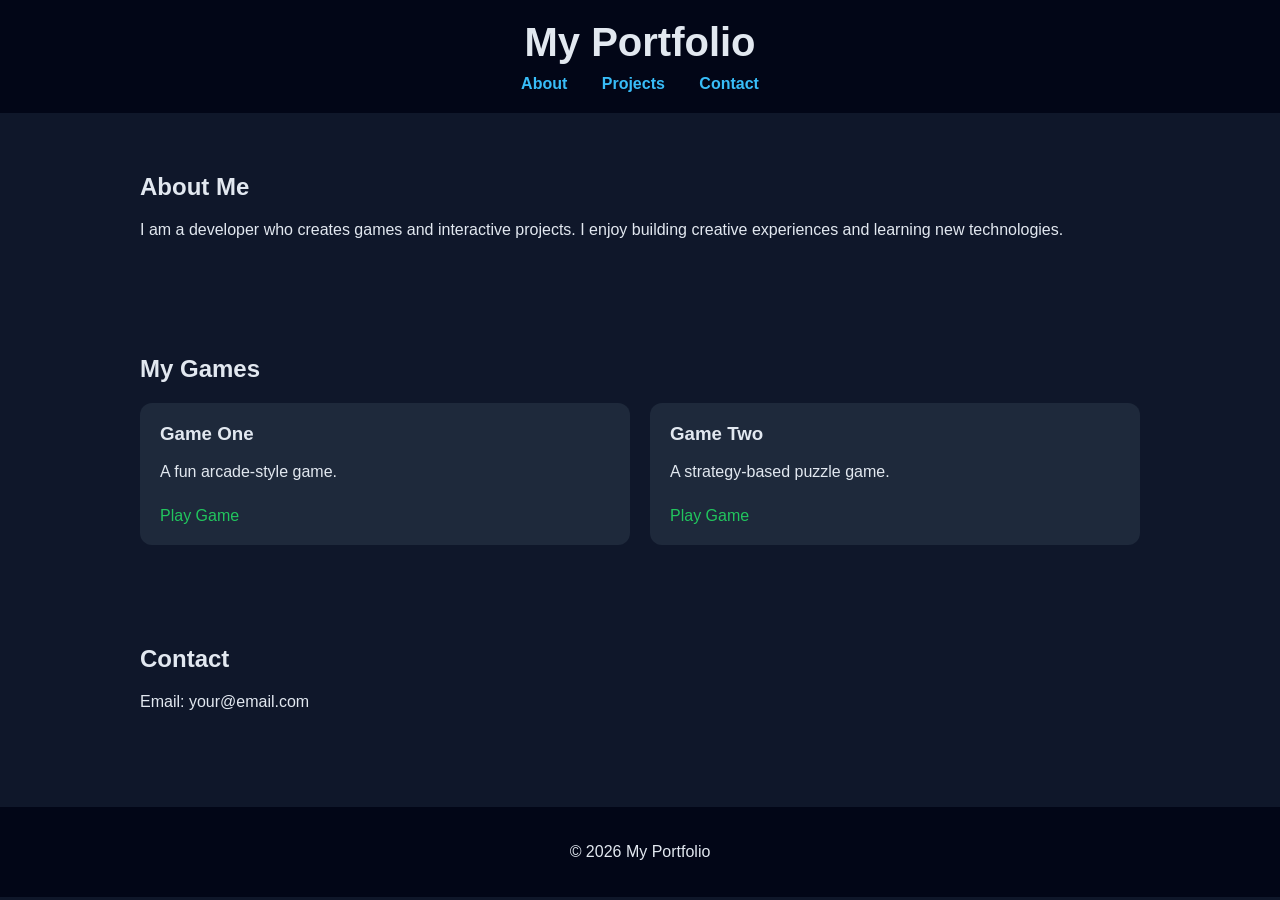
==== index.html @ e5393690 "Rename portfolio_website.html to index.html" ====
<!DOCTYPE html>
<html lang="en">
<head>
  <meta charset="UTF-8">
  <meta name="viewport" content="width=device-width, initial-scale=1.0">
  <title>My Portfolio</title>
  <style>
    body {
      margin: 0;
      font-family: Arial, sans-serif;
      background: #0f172a;
      color: #e2e8f0;
    }

    header {
      background: #020617;
      padding: 20px;
      text-align: center;
    }

    header h1 {
      margin: 0;
      font-size: 2.5rem;
    }

    nav {
      margin-top: 10px;
    }

    nav a {
      margin: 0 15px;
      color: #38bdf8;
      text-decoration: none;
      font-weight: bold;
    }

    section {
      padding: 40px 20px;
      max-width: 1000px;
      margin: auto;
    }

    .projects {
      display: grid;
      grid-template-columns: repeat(auto-fit, minmax(250px, 1fr));
      gap: 20px;
    }

    .card {
      background: #1e293b;
      border-radius: 12px;
      padding: 20px;
      transition: transform 0.3s ease;
    }

    .card:hover {
      transform: translateY(-5px);
    }

    .card h3 {
      margin-top: 0;
    }

    .card a {
      display: inline-block;
      margin-top: 10px;
      color: #22c55e;
      text-decoration: none;
    }

    footer {
      text-align: center;
      padding: 20px;
      background: #020617;
      margin-top: 40px;
    }

    button {
      background: #38bdf8;
      border: none;
      padding: 10px 15px;
      border-radius: 8px;
      cursor: pointer;
      margin-top: 10px;
    }
  </style>
</head>
<body>

<header>
  <h1>My Portfolio</h1>
  <nav>
    <a href="#about">About</a>
    <a href="#projects">Projects</a>
    <a href="#contact">Contact</a>
  </nav>
</header>

<section id="about">
  <h2>About Me</h2>
  <p>I am a developer who creates games and interactive projects. I enjoy building creative experiences and learning new technologies.</p>
</section>

<section id="projects">
  <h2>My Games</h2>
  <div class="projects" id="projectList"></div>
</section>

<section id="contact">
  <h2>Contact</h2>
  <p>Email: your@email.com</p>
</section>

<footer>
  <p>© 2026 My Portfolio</p>
</footer>

<script>
  const projects = [
    {
      name: "Game One",
      description: "A fun arcade-style game.",
      link: "https://example.com/game1"
    },
    {
      name: "Game Two",
      description: "A strategy-based puzzle game.",
      link: "https://example.com/game2"
    }
  ];

  const container = document.getElementById("projectList");

  projects.forEach(project => {
    const card = document.createElement("div");
    card.className = "card";

    card.innerHTML = `
      <h3>${project.name}</h3>
      <p>${project.description}</p>
      <a href="${project.link}" target="_blank">Play Game</a>
    `;

    container.appendChild(card);
  });
</script>

</body>
</html>
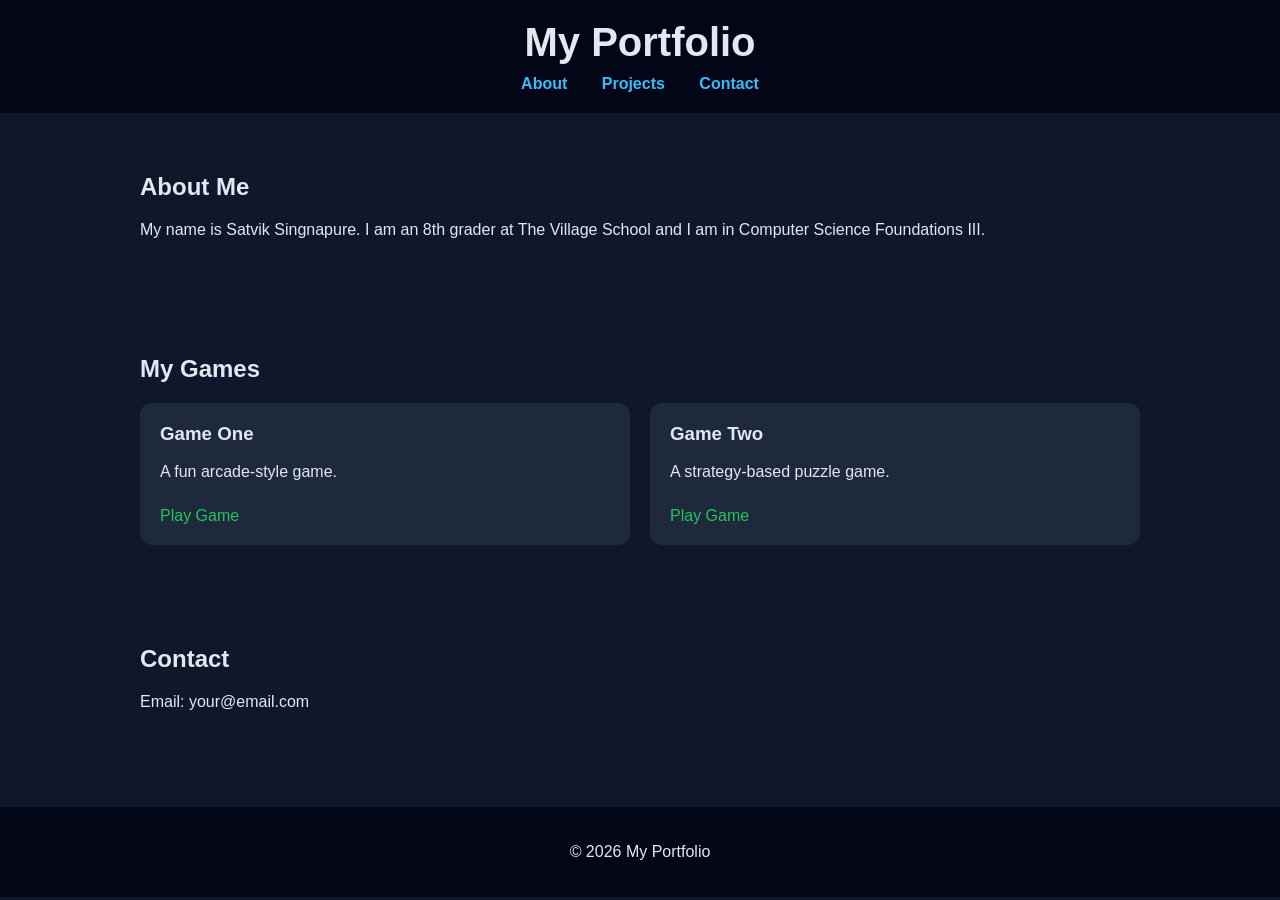
==== commit 0ba8c2a6: "about me description pages for index.html" ====
--- a/index.html
+++ b/index.html
@@ -98,7 +98,7 @@
 
 <section id="about">
   <h2>About Me</h2>
-  <p>I am a developer who creates games and interactive projects. I enjoy building creative experiences and learning new technologies.</p>
+  <p>My name is Satvik Singnapure. I am an 8th grader at The Village School and I am in Computer Science Foundations III.</p>
 </section>
 
 <section id="projects">
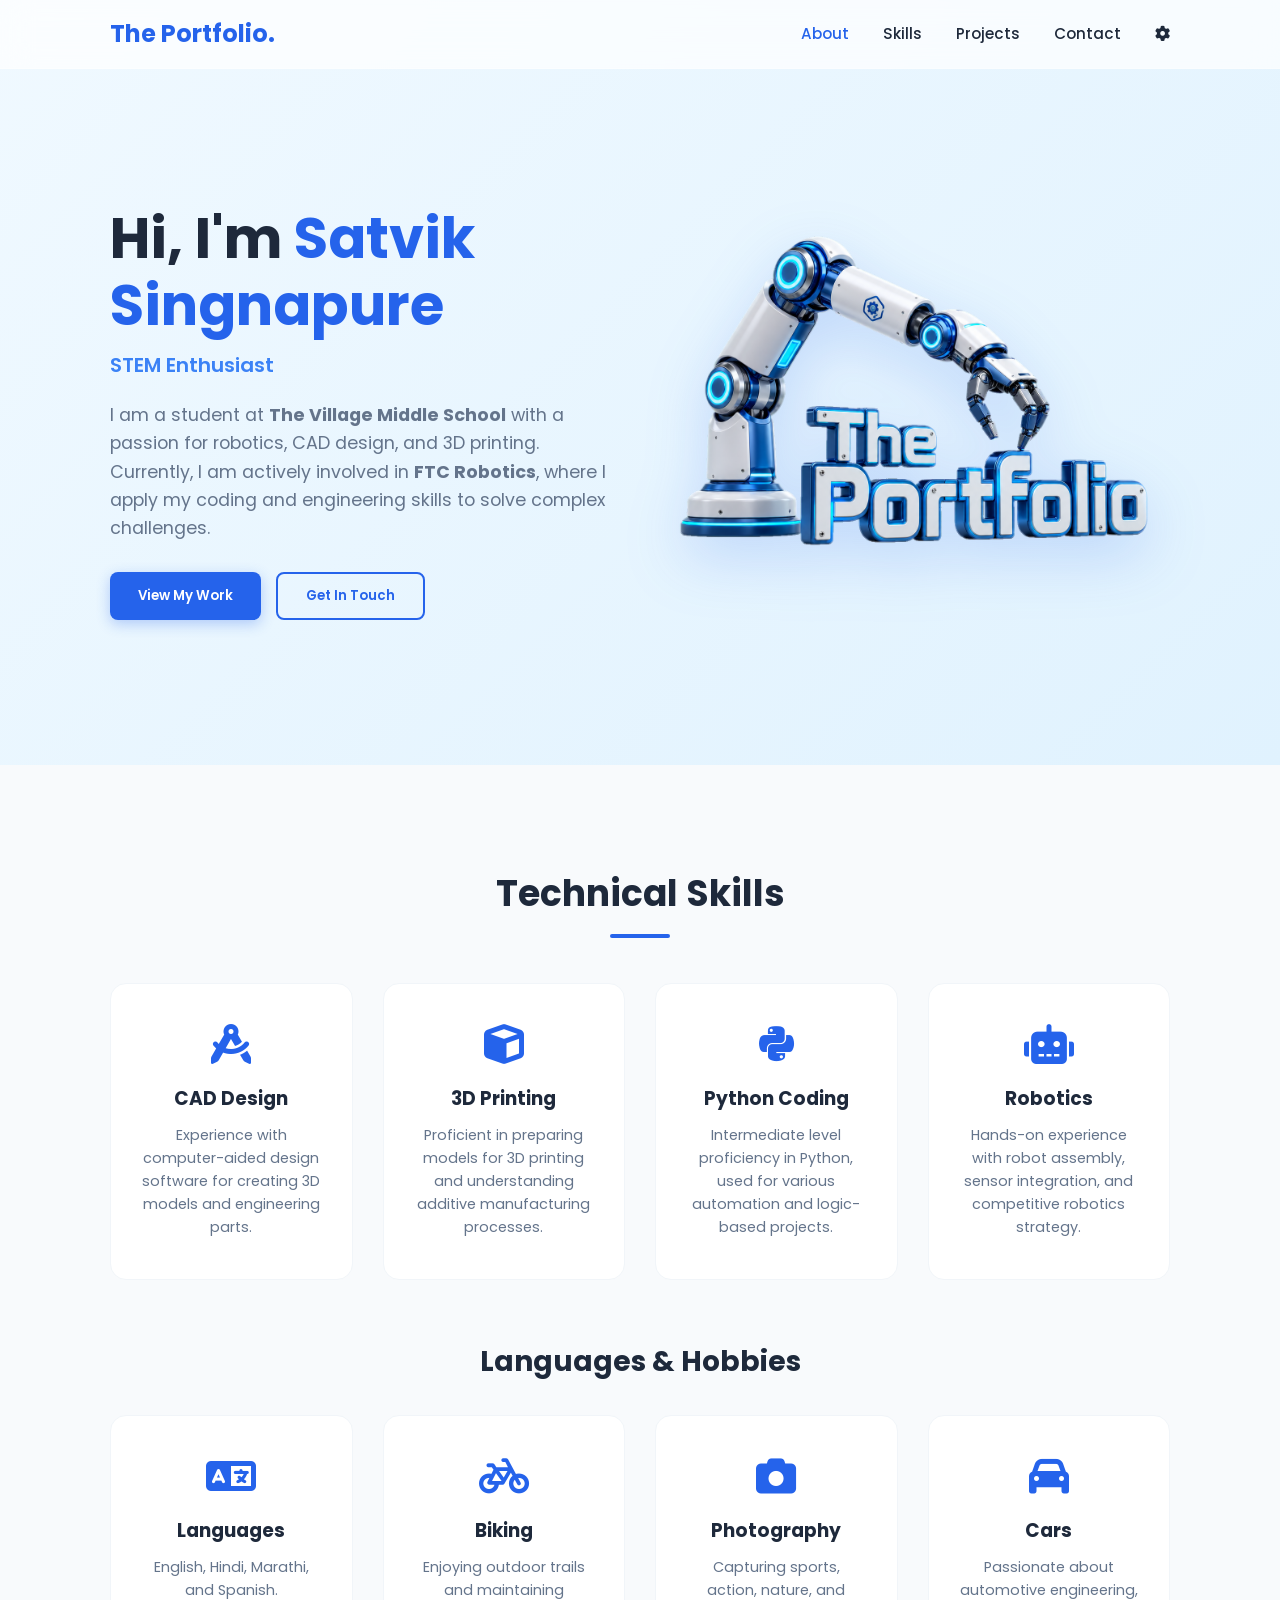
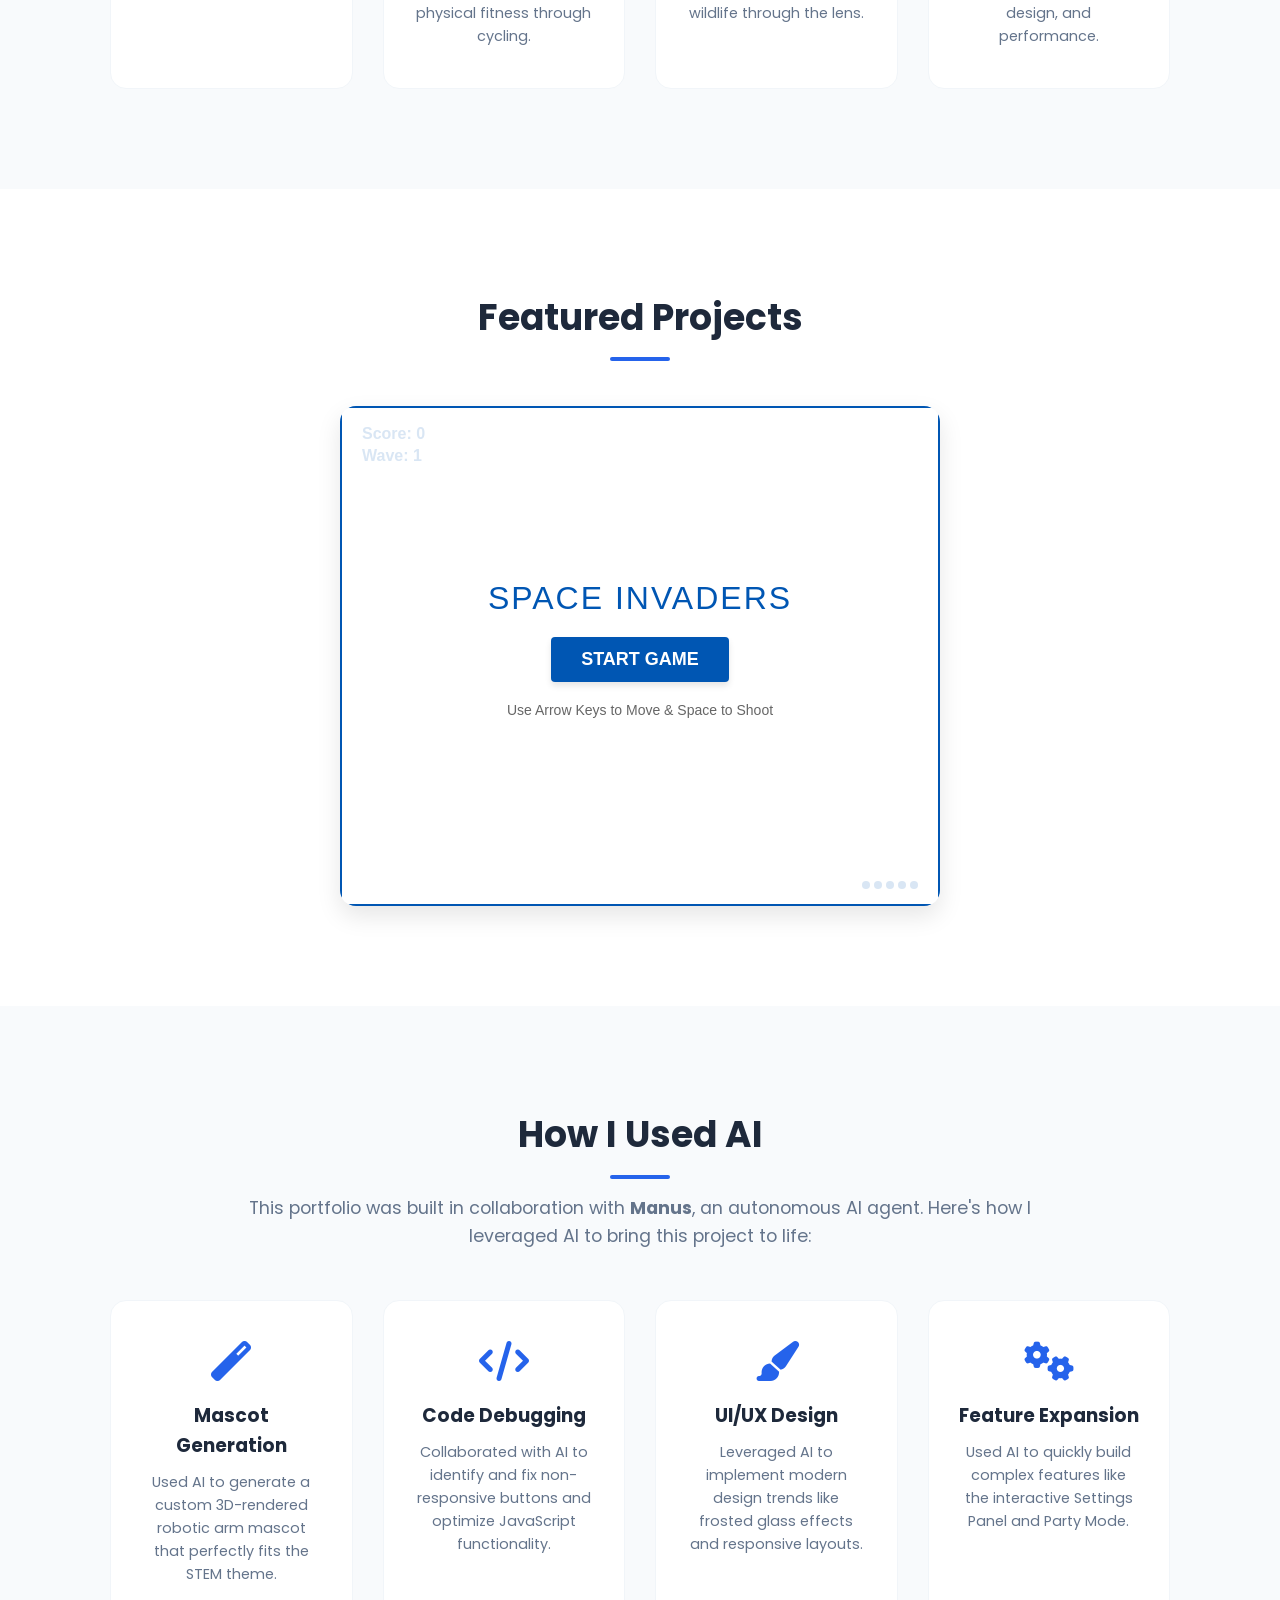
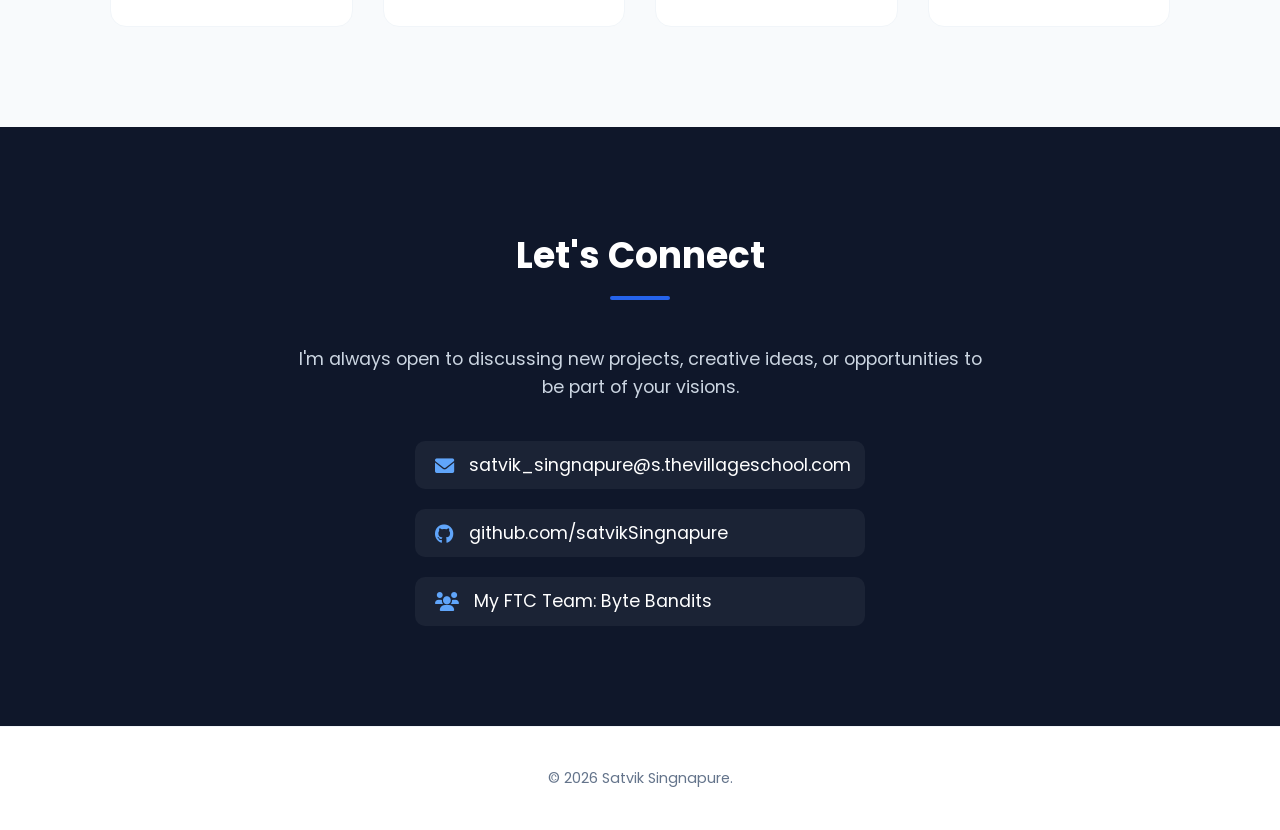
==== commit 463f601e: "Add files via upload" ====
--- a/index.html
+++ b/index.html
@@ -3,147 +3,207 @@
 <head>
   <meta charset="UTF-8">
   <meta name="viewport" content="width=device-width, initial-scale=1.0">
-  <title>My Portfolio</title>
-  <style>
-    body {
-      margin: 0;
-      font-family: Arial, sans-serif;
-      background: #0f172a;
-      color: #e2e8f0;
-    }
-
-    header {
-      background: #020617;
-      padding: 20px;
-      text-align: center;
-    }
-
-    header h1 {
-      margin: 0;
-      font-size: 2.5rem;
-    }
-
-    nav {
-      margin-top: 10px;
-    }
-
-    nav a {
-      margin: 0 15px;
-      color: #38bdf8;
-      text-decoration: none;
-      font-weight: bold;
-    }
-
-    section {
-      padding: 40px 20px;
-      max-width: 1000px;
-      margin: auto;
-    }
-
-    .projects {
-      display: grid;
-      grid-template-columns: repeat(auto-fit, minmax(250px, 1fr));
-      gap: 20px;
-    }
-
-    .card {
-      background: #1e293b;
-      border-radius: 12px;
-      padding: 20px;
-      transition: transform 0.3s ease;
-    }
-
-    .card:hover {
-      transform: translateY(-5px);
-    }
-
-    .card h3 {
-      margin-top: 0;
-    }
-
-    .card a {
-      display: inline-block;
-      margin-top: 10px;
-      color: #22c55e;
-      text-decoration: none;
-    }
-
-    footer {
-      text-align: center;
-      padding: 20px;
-      background: #020617;
-      margin-top: 40px;
-    }
-
-    button {
-      background: #38bdf8;
-      border: none;
-      padding: 10px 15px;
-      border-radius: 8px;
-      cursor: pointer;
-      margin-top: 10px;
-    }
-  </style>
+  <title>Satvik Singnapure | STEM Portfolio</title>
+  <link rel="stylesheet" href="style.css">
+  <link href="https://fonts.googleapis.com/css2?family=Poppins:wght@300;400;500;600;700&display=swap" rel="stylesheet">
+  <link rel="stylesheet" href="https://cdnjs.cloudflare.com/ajax/libs/font-awesome/6.0.0/css/all.min.css">
 </head>
 <body>
 
-<header>
-  <h1>My Portfolio</h1>
-  <nav>
-    <a href="#about">About</a>
-    <a href="#projects">Projects</a>
-    <a href="#contact">Contact</a>
+  <nav class="navbar">
+    <div class="nav-container">
+      <div class="logo">
+        <span class="logo-text">The Portfolio.</span>
+      </div>
+      <div class="nav-links">
+        <a href="#about">About</a>
+        <a href="#skills">Skills</a>
+        <a href="#projects">Projects</a>
+        <a href="#contact">Contact</a>
+        <a href="javascript:void(0)" class="settings-toggle" onclick="toggleSettings()"><i class="fas fa-cog"></i></a>
+      </div>
+    </div>
   </nav>
-</header>
-
-<section id="about">
-  <h2>About Me</h2>
-  <p>My name is Satvik Singnapure. I am an 8th grader at The Village School and I am in Computer Science Foundations III.</p>
-</section>
-
-<section id="projects">
-  <h2>My Games</h2>
-  <div class="projects" id="projectList"></div>
-</section>
-
-<section id="contact">
-  <h2>Contact</h2>
-  <p>Email: your@email.com</p>
-</section>
-
-<footer>
-  <p>© 2026 My Portfolio</p>
-</footer>
-
-<script>
-  const projects = [
-    {
-      name: "Game One",
-      description: "A fun arcade-style game.",
-      link: "https://example.com/game1"
-    },
-    {
-      name: "Game Two",
-      description: "A strategy-based puzzle game.",
-      link: "https://example.com/game2"
-    }
-  ];
-
-  const container = document.getElementById("projectList");
-
-  projects.forEach(project => {
-    const card = document.createElement("div");
-    card.className = "card";
-
-    card.innerHTML = `
-      <h3>${project.name}</h3>
-      <p>${project.description}</p>
-      <a href="${project.link}" target="_blank">Play Game</a>
-    `;
-
-    container.appendChild(card);
-  });
-</script>
-
+
+  <header class="hero" id="about">
+    <div class="hero-content">
+      <div class="hero-text">
+        <h1>Hi, I'm <span class="highlight">Satvik Singnapure</span></h1>
+        <p class="subtitle">STEM Enthusiast</p>
+        <p class="description">
+          I am a student at <strong>The Village Middle School</strong> with a passion for robotics, CAD design, and 3D printing. 
+          Currently, I am actively involved in <strong>FTC Robotics</strong>, where I apply my coding and engineering skills to solve complex challenges.
+        </p>
+        <div class="hero-btns">
+          <button class="btn-primary" onclick="scrollToSection('projects')">View My Work</button>
+          <button class="btn-secondary" onclick="scrollToSection('contact')">Get In Touch</button>
+        </div>
+      </div>
+      <div class="hero-image">
+        <img src="mascot.png" alt="Robotic Arm Mascot" class="mascot">
+      </div>
+    </div>
+  </header>
+
+  <section id="skills" class="section bg-light">
+    <div class="container">
+      <h2 class="section-title">Technical Skills</h2>
+      <div class="skills-grid">
+        <div class="skill-card">
+          <i class="fas fa-drafting-compass"></i>
+          <h3>CAD Design</h3>
+          <p>Experience with computer-aided design software for creating 3D models and engineering parts.</p>
+        </div>
+        <div class="skill-card">
+          <i class="fas fa-cube"></i>
+          <h3>3D Printing</h3>
+          <p>Proficient in preparing models for 3D printing and understanding additive manufacturing processes.</p>
+        </div>
+        <div class="skill-card">
+          <i class="fab fa-python"></i>
+          <h3>Python Coding</h3>
+          <p>Intermediate level proficiency in Python, used for various automation and logic-based projects.</p>
+        </div>
+        <div class="skill-card">
+          <i class="fas fa-robot"></i>
+          <h3>Robotics</h3>
+          <p>Hands-on experience with robot assembly, sensor integration, and competitive robotics strategy.</p>
+        </div>
+      </div>
+
+      <h3 class="sub-section-title">Languages & Hobbies</h3>
+      <div class="skills-grid">
+        <div class="skill-card">
+          <i class="fas fa-language"></i>
+          <h3>Languages</h3>
+          <p>English, Hindi, Marathi, and Spanish.</p>
+        </div>
+        <div class="skill-card">
+          <i class="fas fa-bicycle"></i>
+          <h3>Biking</h3>
+          <p>Enjoying outdoor trails and maintaining physical fitness through cycling.</p>
+        </div>
+        <div class="skill-card">
+          <i class="fas fa-camera"></i>
+          <h3>Photography</h3>
+          <p>Capturing sports, action, nature, and wildlife through the lens.</p>
+        </div>
+        <div class="skill-card">
+          <i class="fas fa-car"></i>
+          <h3>Cars</h3>
+          <p>Passionate about automotive engineering, design, and performance.</p>
+        </div>
+      </div>
+    </div>
+  </section>
+
+  <section id="projects" class="section">
+    <div class="container">
+      <h2 class="section-title">Featured Projects</h2>
+      <div class="game-embed">
+        <iframe src="space_invaders.html" width="600" height="500" style="border:none; overflow:hidden;"></iframe>
+      </div>
+    </div>
+  </section>
+
+  <section id="ai-usage" class="section bg-light">
+    <div class="container">
+      <h2 class="section-title">How I Used AI</h2>
+      <p class="section-intro">This portfolio was built in collaboration with <strong>Manus</strong>, an autonomous AI agent. Here's how I leveraged AI to bring this project to life:</p>
+      <div class="skills-grid">
+        <div class="skill-card">
+          <i class="fas fa-magic"></i>
+          <h3>Mascot Generation</h3>
+          <p>Used AI to generate a custom 3D-rendered robotic arm mascot that perfectly fits the STEM theme.</p>
+        </div>
+        <div class="skill-card">
+          <i class="fas fa-code"></i>
+          <h3>Code Debugging</h3>
+          <p>Collaborated with AI to identify and fix non-responsive buttons and optimize JavaScript functionality.</p>
+        </div>
+        <div class="skill-card">
+          <i class="fas fa-paint-brush"></i>
+          <h3>UI/UX Design</h3>
+          <p>Leveraged AI to implement modern design trends like frosted glass effects and responsive layouts.</p>
+        </div>
+        <div class="skill-card">
+          <i class="fas fa-cogs"></i>
+          <h3>Feature Expansion</h3>
+          <p>Used AI to quickly build complex features like the interactive Settings Panel and Party Mode.</p>
+        </div>
+      </div>
+    </div>
+  </section>
+
+  <section id="contact" class="section bg-dark">
+    <div class="container">
+      <h2 class="section-title text-white">Let's Connect</h2>
+      <div class="contact-container">
+        <div class="contact-info">
+          <p>I'm always open to discussing new projects, creative ideas, or opportunities to be part of your visions.</p>
+          <div class="contact-links">
+            <a href="mailto:satvik_singnapure@s.thevillageschool.com" class="contact-item">
+              <i class="fas fa-envelope"></i>
+              <span>satvik_singnapure@s.thevillageschool.com</span>
+            </a>
+            <a href="https://github.com/satvikSingnapure" target="_blank" class="contact-item">
+              <i class="fab fa-github"></i>
+              <span>github.com/satvikSingnapure</span>
+            </a>
+            <a href="https://bytebandits.org/" target="_blank" class="contact-item">
+              <i class="fas fa-users"></i>
+              <span>My FTC Team: Byte Bandits</span>
+            </a>
+          </div>
+        </div>
+      </div>
+    </div>
+  </section>
+
+  <footer>
+    <div class="container">
+      <p>&copy; 2026 Satvik Singnapure.</p>
+    </div>
+  </footer>
+
+  <!-- Settings Panel -->
+  <div id="settings-panel" class="settings-panel">
+    <div class="settings-header">
+      <h3>Settings</h3>
+      <button class="close-settings" onclick="toggleSettings()">&times;</button>
+    </div>
+    <div class="settings-body">
+      <div class="setting-item">
+        <span>Theme</span>
+        <button id="theme-toggle" class="btn-toggle" onclick="toggleTheme()">
+          <i class="fas fa-moon"></i> Dark Mode
+        </button>
+      </div>
+      <div class="setting-item">
+        <span>Accessibility</span>
+        <button id="access-toggle" class="btn-toggle" onclick="toggleAccessibility()">
+          <i class="fas fa-eye"></i> Larger Text
+        </button>
+      </div>
+      <div class="setting-item">
+        <span>Animation Speed</span>
+        <input type="range" id="anim-speed" min="0.5" max="3" step="0.1" value="1" oninput="updateAnimSpeed(this.value)">
+      </div>
+      <div class="setting-item">
+        <span>Party Mode</span>
+        <button id="party-toggle" class="btn-party" onclick="togglePartyMode()">
+          <i class="fas fa-birthday-cake"></i> Start Party!
+        </button>
+      </div>
+      <div class="setting-item">
+        <span>Realistic Mode</span>
+        <button id="realistic-toggle" class="btn-toggle" onclick="toggleRealisticMode()">
+          <i class="fas fa-ad"></i> Enable "Realism"
+        </button>
+      </div>
+    </div>
+  </div>
+
+  <script src="script.js"></script>
 </body>
 </html>
--- a/style.css
+++ b/style.css
@@ -0,0 +1,702 @@
+:root {
+  --primary-color: #2563eb;
+  --secondary-color: #3b82f6;
+  --accent-color: #60a5fa;
+  --text-dark: #1e293b;
+  --text-light: #64748b;
+  --bg-white: #ffffff;
+  --bg-light: #f8fafc;
+  --bg-dark: #0f172a;
+  --transition: all 0.3s ease;
+}
+
+* {
+  margin: 0;
+  padding: 0;
+  box-sizing: border-box;
+}
+
+html {
+  scroll-behavior: smooth;
+}
+
+body {
+  font-family: 'Poppins', sans-serif;
+  line-height: 1.6;
+  color: var(--text-dark);
+  background-color: var(--bg-white);
+}
+
+.container {
+  max-width: 1100px;
+  margin: 0 auto;
+  padding: 0 20px;
+}
+
+/* Navbar with Frosted Effect */
+.navbar {
+  position: fixed;
+  top: 0;
+  width: 100%;
+  z-index: 1000;
+  background: rgba(255, 255, 255, 0.7);
+  backdrop-filter: blur(15px);
+  -webkit-backdrop-filter: blur(15px);
+  border-bottom: 1px solid rgba(255, 255, 255, 0.3);
+  padding: 15px 0;
+  transition: var(--transition);
+}
+
+.nav-container {
+  max-width: 1100px;
+  margin: 0 auto;
+  padding: 0 20px;
+  display: flex;
+  justify-content: space-between;
+  align-items: center;
+}
+
+.logo-text {
+  font-size: 1.5rem;
+  font-weight: 700;
+  color: var(--primary-color);
+}
+
+.nav-links a {
+  text-decoration: none;
+  color: var(--text-dark);
+  margin-left: 30px;
+  font-weight: 500;
+  font-size: 0.95rem;
+  transition: var(--transition);
+}
+
+.nav-links a:hover,
+.nav-links a.active {
+  color: var(--primary-color);
+}
+
+/* Hero Section */
+.hero {
+  padding: 160px 0 100px;
+  background: linear-gradient(135deg, #f0f9ff 0%, #e0f2fe 100%);
+  min-height: 80vh;
+  display: flex;
+  align-items: center;
+}
+
+.hero-content {
+  max-width: 1100px;
+  margin: 0 auto;
+  padding: 0 20px;
+  display: flex;
+  align-items: center;
+  justify-content: space-between;
+  gap: 50px;
+}
+
+.hero-text {
+  flex: 1;
+}
+
+.hero-text h1 {
+  font-size: 3.5rem;
+  line-height: 1.2;
+  margin-bottom: 10px;
+}
+
+.highlight {
+  color: var(--primary-color);
+}
+
+.subtitle {
+  font-size: 1.25rem;
+  color: var(--secondary-color);
+  font-weight: 600;
+  margin-bottom: 20px;
+}
+
+.description {
+  font-size: 1.1rem;
+  color: var(--text-light);
+  margin-bottom: 30px;
+  max-width: 600px;
+}
+
+.hero-btns {
+  display: flex;
+  gap: 15px;
+}
+
+.hero-image {
+  flex: 1;
+  display: flex;
+  justify-content: center;
+}
+
+.mascot {
+  max-width: 100%;
+  height: auto;
+  filter: drop-shadow(0 20px 30px rgba(37, 99, 235, 0.2));
+  animation: float 6s ease-in-out infinite;
+}
+
+@keyframes float {
+  0%, 100% { transform: translateY(0); }
+  50% { transform: translateY(-20px); }
+}
+
+/* Buttons */
+button, .btn-primary, .btn-secondary, .btn-small {
+  padding: 12px 28px;
+  border-radius: 8px;
+  font-weight: 600;
+  cursor: pointer;
+  transition: var(--transition);
+  border: none;
+  font-family: inherit;
+}
+
+.btn-primary {
+  background-color: var(--primary-color);
+  color: white;
+  box-shadow: 0 4px 14px rgba(37, 99, 235, 0.3);
+}
+
+.btn-primary:hover {
+  background-color: #1d4ed8;
+  transform: translateY(-2px);
+  box-shadow: 0 6px 20px rgba(37, 99, 235, 0.4);
+}
+
+.btn-secondary {
+  background-color: transparent;
+  color: var(--primary-color);
+  border: 2px solid var(--primary-color);
+}
+
+.btn-secondary:hover {
+  background-color: rgba(37, 99, 235, 0.05);
+  transform: translateY(-2px);
+}
+
+.btn-small {
+  padding: 8px 16px;
+  font-size: 0.85rem;
+  background-color: var(--bg-dark);
+  color: white;
+}
+
+/* Sections */
+.section {
+  padding: 100px 0;
+}
+
+.bg-light {
+  background-color: var(--bg-light);
+}
+
+.bg-dark {
+  background-color: var(--bg-dark);
+}
+
+.section-title {
+  font-size: 2.25rem;
+  text-align: center;
+  margin-bottom: 60px;
+  position: relative;
+}
+
+.section-title::after {
+  content: '';
+  position: absolute;
+  bottom: -15px;
+  left: 50%;
+  transform: translateX(-50%);
+  width: 60px;
+  height: 4px;
+  background-color: var(--primary-color);
+  border-radius: 2px;
+}
+
+.text-white {
+  color: white;
+}
+
+/* Timeline */
+.timeline {
+  max-width: 800px;
+  margin: 0 auto;
+  position: relative;
+}
+
+.timeline::before {
+  content: '';
+  position: absolute;
+  left: 20px;
+  top: 0;
+  height: 100%;
+  width: 2px;
+  background-color: #e2e8f0;
+}
+
+.timeline-item {
+  margin-bottom: 40px;
+  padding-left: 60px;
+  position: relative;
+}
+
+.timeline-dot {
+  position: absolute;
+  left: 11px;
+  top: 5px;
+  width: 20px;
+  height: 20px;
+  background-color: var(--primary-color);
+  border-radius: 50%;
+  border: 4px solid white;
+  box-shadow: 0 0 0 4px rgba(37, 99, 235, 0.1);
+}
+
+.timeline-content h3 {
+  font-size: 1.25rem;
+  margin-bottom: 5px;
+}
+
+.timeline-date {
+  font-weight: 600;
+  color: var(--primary-color);
+  font-size: 0.9rem;
+  margin-bottom: 10px;
+}
+
+/* Skills Grid */
+.skills-grid {
+  display: grid;
+  grid-template-columns: repeat(auto-fit, minmax(220px, 1fr));
+  gap: 30px;
+}
+
+.skill-card {
+  background: white;
+  padding: 40px 30px;
+  border-radius: 16px;
+  text-align: center;
+  transition: var(--transition);
+  border: 1px solid #f1f5f9;
+}
+
+.skill-card:hover {
+  transform: translateY(-10px);
+  box-shadow: 0 20px 25px -5px rgba(0, 0, 0, 0.05);
+}
+
+.skill-card i {
+  font-size: 2.5rem;
+  color: var(--primary-color);
+  margin-bottom: 20px;
+}
+
+.skill-card h3 {
+  margin-bottom: 10px;
+}
+
+.skill-card p {
+  color: var(--text-light);
+  font-size: 0.9rem;
+}
+
+/* Projects Grid */
+.projects-grid {
+  display: grid;
+  grid-template-columns: repeat(auto-fit, minmax(350px, 1fr));
+  gap: 30px;
+}
+
+.project-card {
+  background: white;
+  border-radius: 16px;
+  overflow: hidden;
+  border: 1px solid #f1f5f9;
+  transition: var(--transition);
+}
+
+.project-card:hover {
+  transform: translateY(-5px);
+  box-shadow: 0 10px 15px -3px rgba(0, 0, 0, 0.1);
+}
+
+.project-info {
+  padding: 30px;
+}
+
+.project-info h3 {
+  margin-bottom: 15px;
+}
+
+.project-info p {
+  color: var(--text-light);
+  margin-bottom: 20px;
+  font-size: 0.95rem;
+}
+
+.project-tags {
+  display: flex;
+  gap: 10px;
+  margin-bottom: 25px;
+  flex-wrap: wrap;
+}
+
+.project-tags span {
+  background-color: #eff6ff;
+  color: var(--primary-color);
+  padding: 4px 12px;
+  border-radius: 20px;
+  font-size: 0.8rem;
+  font-weight: 600;
+}
+
+/* Game Embed */
+.game-embed {
+  display: flex;
+  justify-content: center;
+  align-items: center;
+}
+
+.game-embed iframe {
+  border-radius: 16px;
+  box-shadow: 0 10px 25px rgba(0, 0, 0, 0.1);
+}
+
+/* Contact */
+.contact-container {
+  text-align: center;
+  max-width: 700px;
+  margin: 0 auto;
+}
+
+.contact-info p {
+  color: #cbd5e1;
+  font-size: 1.1rem;
+  margin-bottom: 40px;
+}
+
+.contact-links {
+  display: flex;
+  flex-direction: column;
+  gap: 20px;
+  align-items: center;
+}
+
+.contact-item {
+  display: flex;
+  align-items: center;
+  gap: 15px;
+  color: white;
+  text-decoration: none;
+  font-size: 1.1rem;
+  transition: var(--transition);
+  padding: 10px 20px;
+  border-radius: 10px;
+  background: rgba(255, 255, 255, 0.05);
+  width: 100%;
+  max-width: 450px;
+}
+
+.contact-item:hover {
+  background: rgba(255, 255, 255, 0.1);
+  transform: translateX(10px);
+}
+
+.contact-item i {
+  color: var(--accent-color);
+  font-size: 1.2rem;
+}
+
+/* Footer */
+footer {
+  padding: 40px 0;
+  text-align: center;
+  border-top: 1px solid #f1f5f9;
+  color: var(--text-light);
+  font-size: 0.9rem;
+}
+
+/* Responsive */
+@media (max-width: 768px) {
+  .hero-content {
+    flex-direction: column-reverse;
+    text-align: center;
+  }
+  
+  .hero-text h1 {
+    font-size: 2.5rem;
+  }
+  
+  .hero-btns {
+    justify-content: center;
+  }
+  
+  .nav-links {
+    display: none;
+  }
+  
+  .section-title {
+    font-size: 1.8rem;
+  }
+}
+/* Settings Panel Styles */
+.settings-panel {
+  position: fixed;
+  top: 80px;
+  right: -350px;
+  width: 300px;
+  background: rgba(255, 255, 255, 0.95);
+  backdrop-filter: blur(10px);
+  border: 1px solid rgba(0, 0, 0, 0.1);
+  border-radius: 16px;
+  box-shadow: 0 10px 30px rgba(0, 0, 0, 0.1);
+  z-index: 2000;
+  transition: right 0.4s cubic-bezier(0.175, 0.885, 0.32, 1.275);
+  padding: 20px;
+}
+
+.settings-panel.open {
+  right: 20px;
+}
+
+.settings-header {
+  display: flex;
+  justify-content: space-between;
+  align-items: center;
+  margin-bottom: 20px;
+  border-bottom: 1px solid #eee;
+  padding-bottom: 10px;
+}
+
+.close-settings {
+  background: none;
+  border: none;
+  font-size: 1.5rem;
+  cursor: pointer;
+  padding: 0;
+  color: var(--text-light);
+}
+
+.setting-item {
+  margin-bottom: 20px;
+  display: flex;
+  flex-direction: column;
+  gap: 10px;
+}
+
+.setting-item span {
+  font-weight: 600;
+  font-size: 0.9rem;
+  color: var(--text-dark);
+}
+
+.btn-toggle, .btn-party {
+  width: 100%;
+  padding: 10px;
+  border-radius: 8px;
+  border: 1px solid #ddd;
+  background: white;
+  cursor: pointer;
+  font-weight: 500;
+  display: flex;
+  align-items: center;
+  justify-content: center;
+  gap: 10px;
+  transition: var(--transition);
+}
+
+.btn-toggle:hover {
+  background: #f1f5f9;
+}
+
+.btn-party {
+  background: linear-gradient(45deg, #ff0000, #ff7f00, #ffff00, #00ff00, #0000ff, #4b0082, #8b00ff);
+  color: white;
+  border: none;
+  font-weight: 700;
+  text-shadow: 0 1px 2px rgba(0,0,0,0.3);
+}
+
+.btn-party:hover {
+  transform: scale(1.05);
+  filter: brightness(1.1);
+}
+
+/* Dark Mode Variables */
+body.dark-mode {
+  --bg-white: #0f172a;
+  --bg-light: #1e293b;
+  --text-dark: #f1f5f9;
+  --text-light: #94a3b8;
+  --bg-dark: #020617;
+}
+
+body.dark-mode .navbar {
+  background: rgba(15, 23, 42, 0.8);
+  border-bottom: 1px solid rgba(255, 255, 255, 0.1);
+}
+
+body.dark-mode .nav-links a {
+  color: #f1f5f9;
+}
+
+body.dark-mode .hero {
+  background: linear-gradient(135deg, #0f172a 0%, #1e293b 100%);
+}
+
+body.dark-mode .skill-card, 
+body.dark-mode .project-card,
+body.dark-mode .settings-panel {
+  background: #1e293b;
+  border-color: rgba(255, 255, 255, 0.1);
+  color: #f1f5f9;
+}
+
+body.dark-mode .btn-toggle {
+  background: #334155;
+  color: white;
+  border-color: #475569;
+}
+
+/* Accessibility Mode */
+body.accessibility-mode {
+  font-size: 1.2rem;
+}
+
+body.accessibility-mode h1 { font-size: 4rem; }
+body.accessibility-mode h2 { font-size: 3rem; }
+body.accessibility-mode .container { max-width: 1300px; }
+
+/* Party Mode Animation */
+@keyframes party-bg {
+  0% { background-color: #ff000022; }
+  20% { background-color: #00ff0022; }
+  40% { background-color: #0000ff22; }
+  60% { background-color: #ffff0022; }
+  80% { background-color: #ff00ff22; }
+  100% { background-color: #ff000022; }
+}
+
+body.party-mode {
+  animation: party-bg 2s infinite;
+}
+
+body.party-mode .highlight {
+  animation: party-text 1s infinite;
+}
+
+@keyframes party-text {
+  0% { color: #ff0000; }
+  25% { color: #00ff00; }
+  50% { color: #0000ff; }
+  75% { color: #ffff00; }
+  100% { color: #ff0000; }
+}
+
+.sub-section-title {
+  font-size: 1.75rem;
+  text-align: center;
+  margin: 60px 0 30px;
+  color: var(--text-dark);
+}
+
+.section-intro {
+  text-align: center;
+  max-width: 800px;
+  margin: -30px auto 50px;
+  color: var(--text-light);
+  font-size: 1.1rem;
+}
+
+body.dark-mode .sub-section-title {
+  color: #f1f5f9;
+}
+
+/* Realistic Mode Styles */
+.cookie-banner {
+  position: fixed;
+  bottom: 20px;
+  left: 20px;
+  right: 20px;
+  background: white;
+  padding: 20px;
+  border-radius: 12px;
+  box-shadow: 0 10px 30px rgba(0,0,0,0.2);
+  z-index: 4000;
+  display: flex;
+  justify-content: space-between;
+  align-items: center;
+  border: 2px solid var(--primary-color);
+  animation: slideUp 0.5s ease-out;
+}
+
+@keyframes slideUp {
+  from { transform: translateY(100px); opacity: 0; }
+  to { transform: translateY(0); opacity: 1; }
+}
+
+.cookie-content p {
+  margin: 0;
+  font-size: 0.9rem;
+  color: var(--text-dark);
+}
+
+.popup-ad {
+  position: fixed;
+  width: 300px;
+  background: #fff;
+  border: 3px solid #ff0000;
+  padding: 15px;
+  z-index: 5000;
+  box-shadow: 10px 10px 0px rgba(0,0,0,0.1);
+  cursor: move;
+}
+
+.ad-header {
+  background: #ff0000;
+  color: white;
+  padding: 5px 10px;
+  margin: -15px -15px 15px -15px;
+  display: flex;
+  justify-content: space-between;
+  font-weight: bold;
+  font-size: 0.8rem;
+}
+
+.ad-body {
+  text-align: center;
+}
+
+.ad-body h4 {
+  color: #ff0000;
+  margin-bottom: 10px;
+}
+
+.ad-body p {
+  font-size: 0.8rem;
+  margin-bottom: 15px;
+}
+
+.btn-ad {
+  background: #ff0000;
+  color: white;
+  border: none;
+  padding: 5px 15px;
+  font-weight: bold;
+  cursor: pointer;
+}
+
+body.dark-mode .cookie-banner {
+  background: #1e293b;
+  color: white;
+}
+
+body.dark-mode .cookie-content p {
+  color: white;
+}
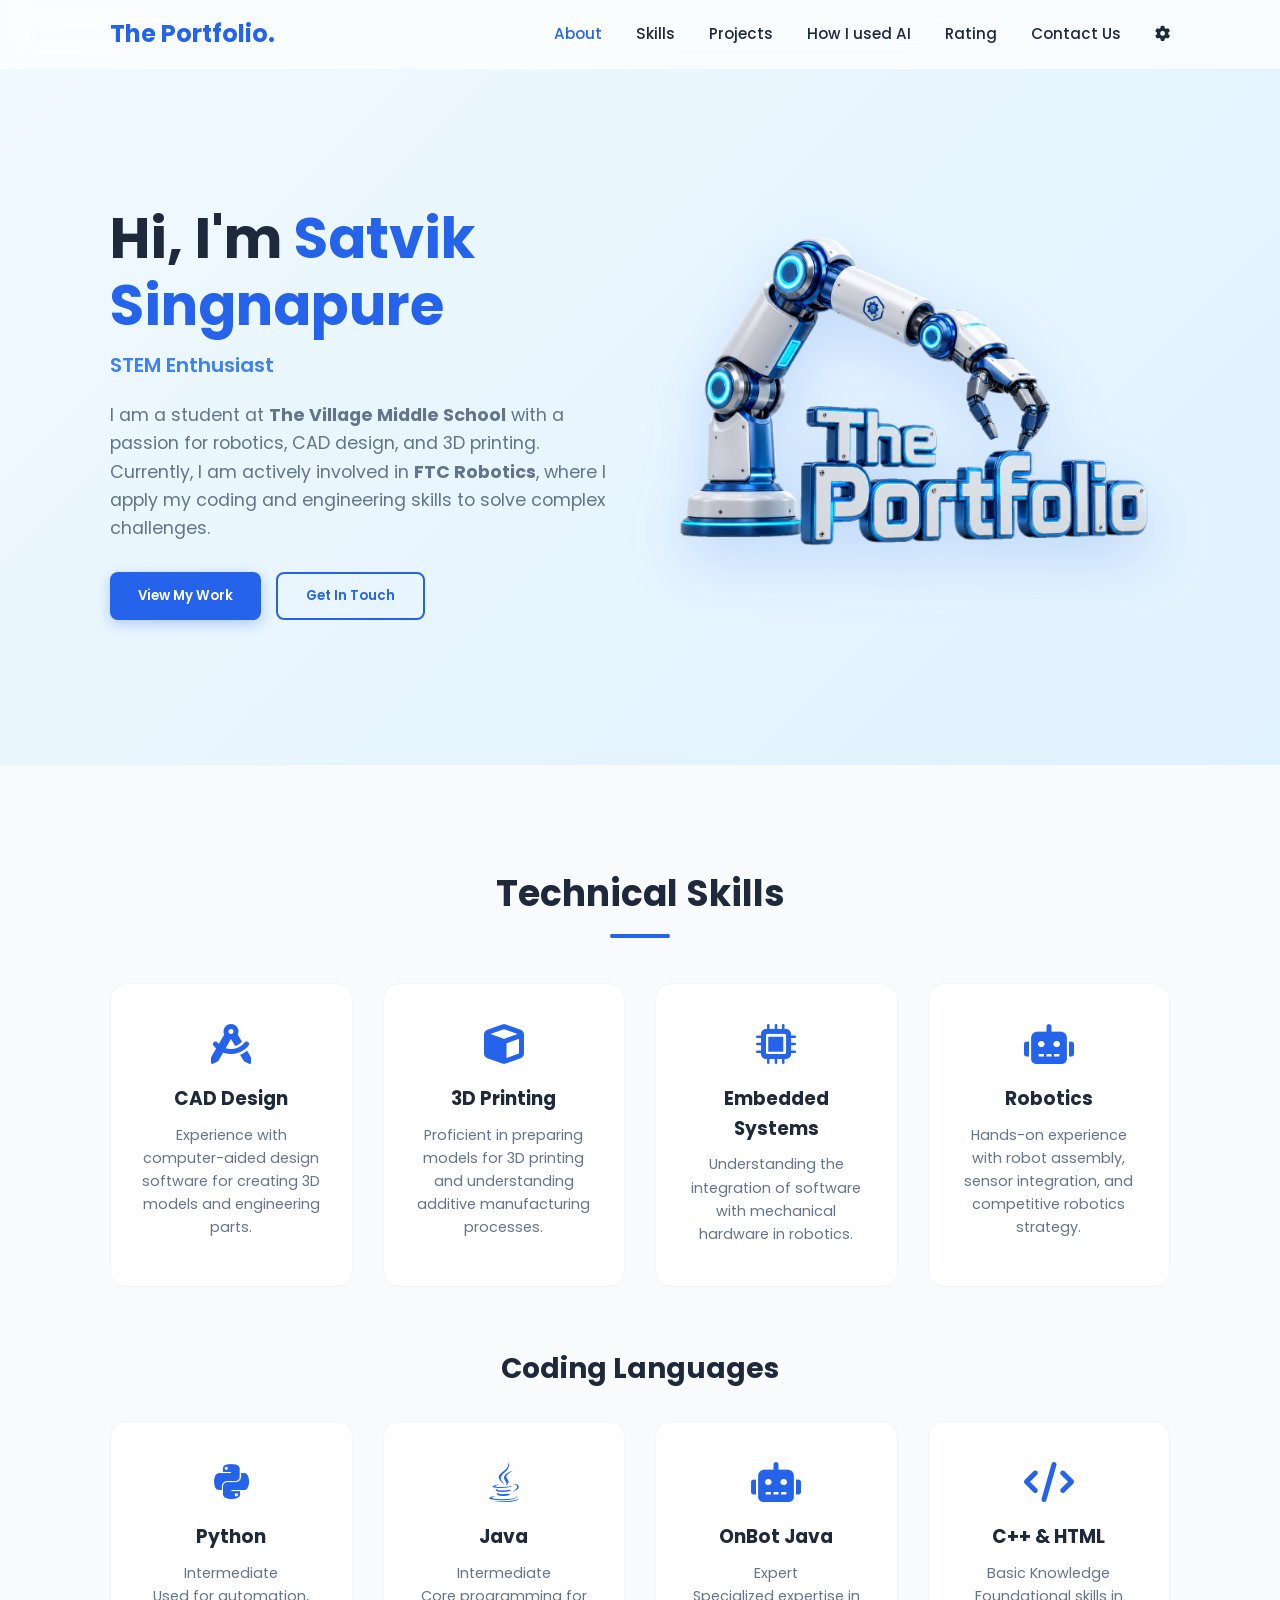
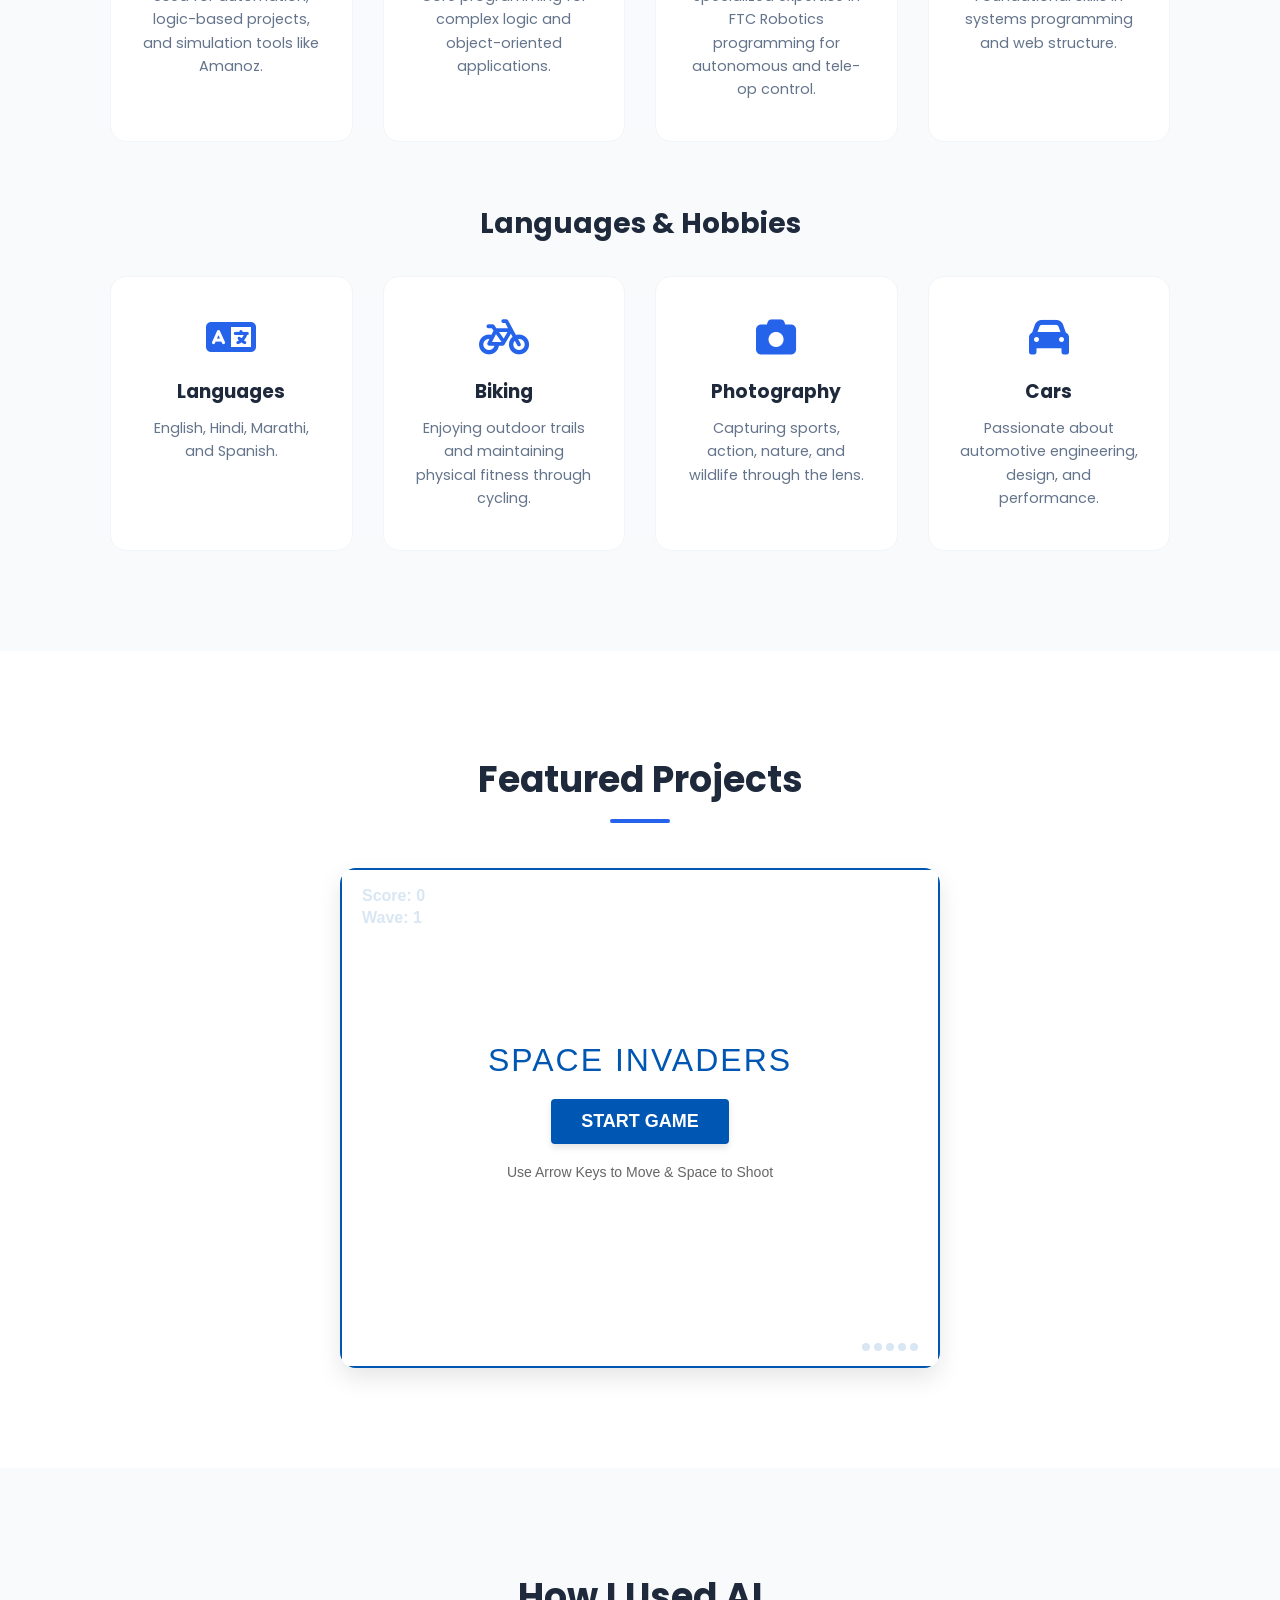
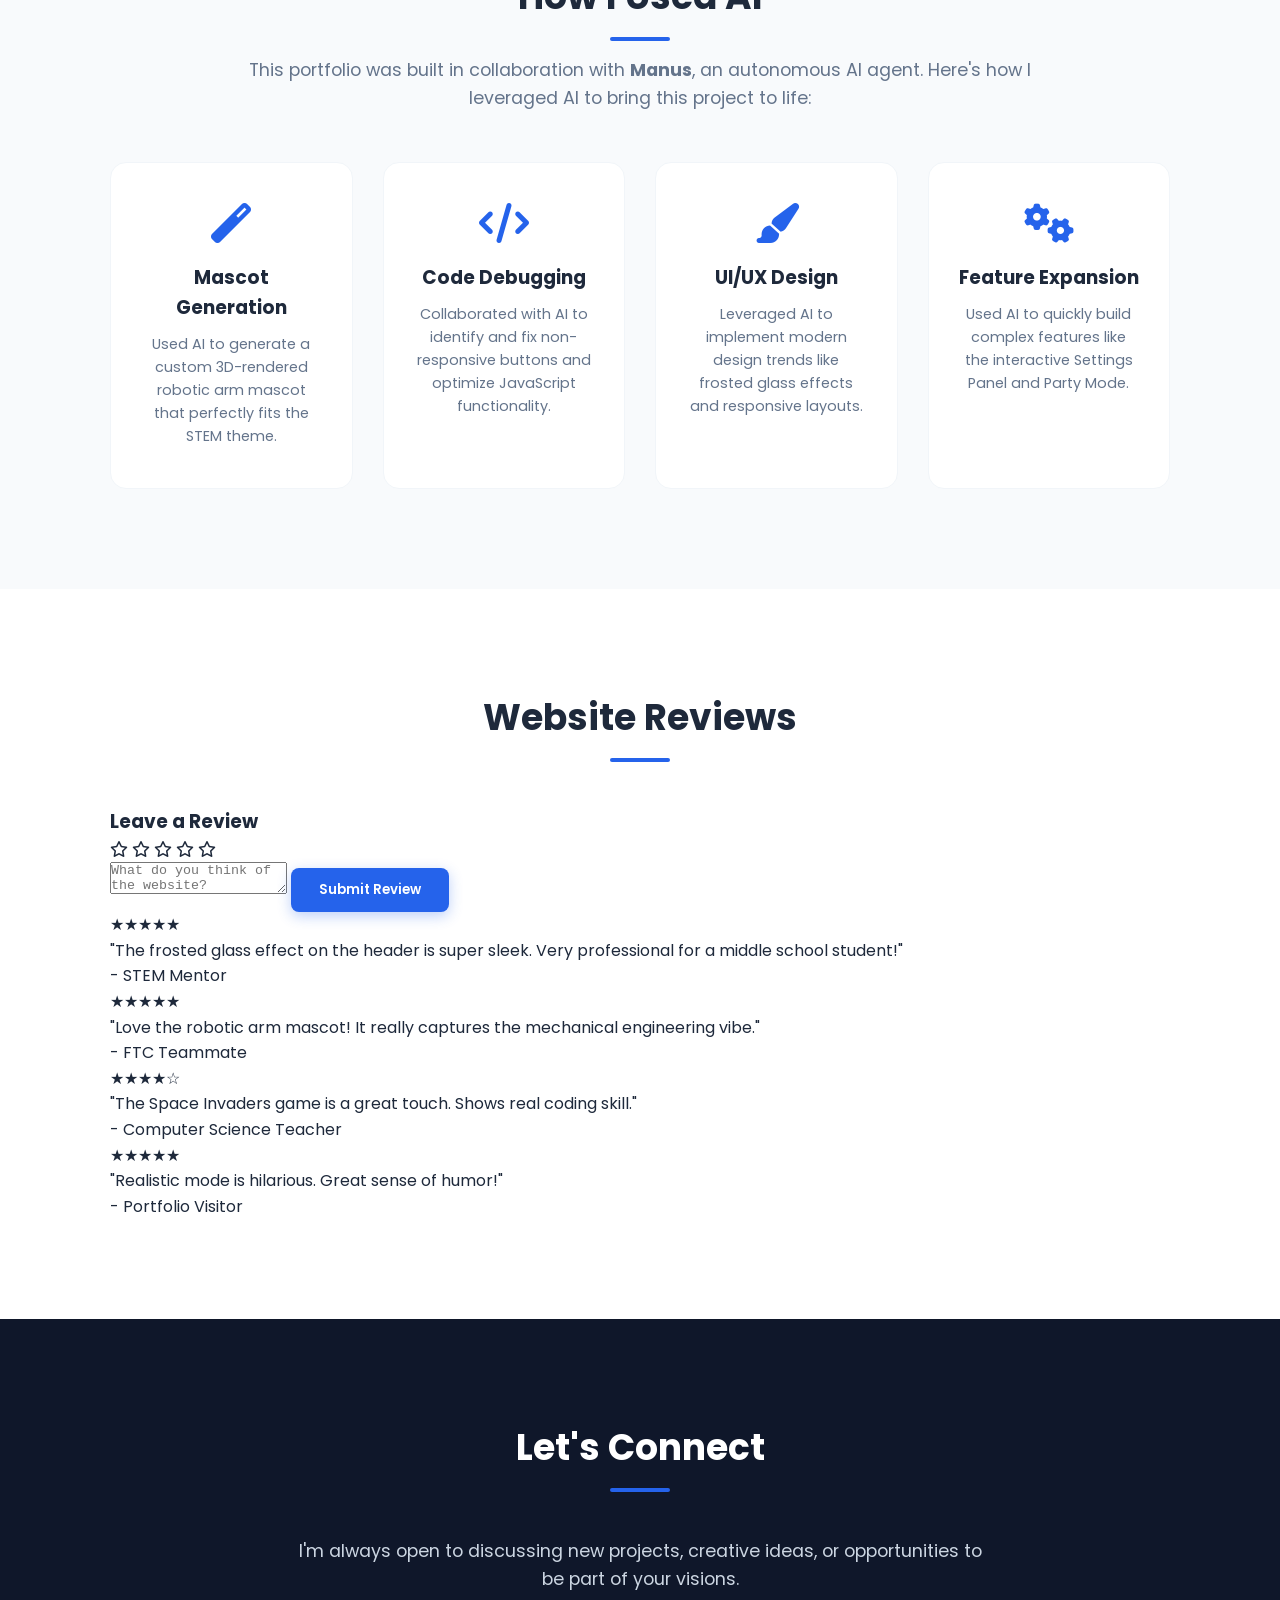
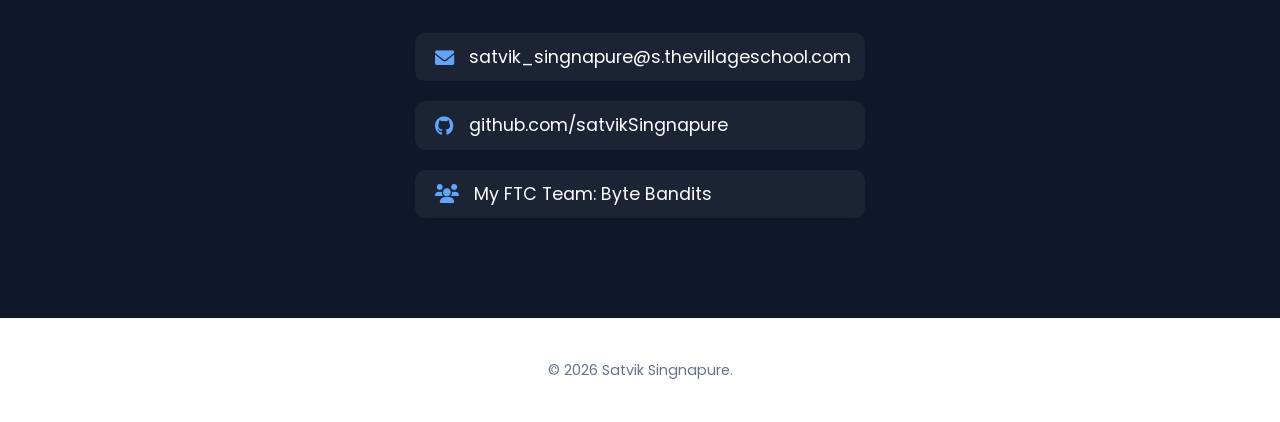
==== commit fc8dd3a6: "Revise index.html with new sections and links Updated navigation links and added new sections for AI" ====
--- a/index.html
+++ b/index.html
@@ -19,7 +19,9 @@
         <a href="#about">About</a>
         <a href="#skills">Skills</a>
         <a href="#projects">Projects</a>
-        <a href="#contact">Contact</a>
+        <a href="#ai-usage">How I used AI</a>
+        <a href="#reviews">Rating</a>
+        <a href="#contact">Contact Us</a>
         <a href="javascript:void(0)" class="settings-toggle" onclick="toggleSettings()"><i class="fas fa-cog"></i></a>
       </div>
     </div>
@@ -60,9 +62,9 @@
           <p>Proficient in preparing models for 3D printing and understanding additive manufacturing processes.</p>
         </div>
         <div class="skill-card">
-          <i class="fab fa-python"></i>
-          <h3>Python Coding</h3>
-          <p>Intermediate level proficiency in Python, used for various automation and logic-based projects.</p>
+          <i class="fas fa-microchip"></i>
+          <h3>Embedded Systems</h3>
+          <p>Understanding the integration of software with mechanical hardware in robotics.</p>
         </div>
         <div class="skill-card">
           <i class="fas fa-robot"></i>
@@ -71,6 +73,34 @@
         </div>
       </div>
 
+      <h3 class="sub-section-title">Coding Languages</h3>
+      <div class="skills-grid">
+        <div class="skill-card">
+          <i class="fab fa-python"></i>
+          <h3>Python</h3>
+          <p class="proficiency">Intermediate</p>
+          <p>Used for automation, logic-based projects, and simulation tools like Amanoz.</p>
+        </div>
+        <div class="skill-card">
+          <i class="fab fa-java"></i>
+          <h3>Java</h3>
+          <p class="proficiency">Intermediate</p>
+          <p>Core programming for complex logic and object-oriented applications.</p>
+        </div>
+        <div class="skill-card">
+          <i class="fas fa-robot"></i>
+          <h3>OnBot Java</h3>
+          <p class="proficiency">Expert</p>
+          <p>Specialized expertise in FTC Robotics programming for autonomous and tele-op control.</p>
+        </div>
+        <div class="skill-card">
+          <i class="fas fa-code"></i>
+          <h3>C++ & HTML</h3>
+          <p class="proficiency">Basic Knowledge</p>
+          <p>Foundational skills in systems programming and web structure.</p>
+        </div>
+      </div>
+
       <h3 class="sub-section-title">Languages & Hobbies</h3>
       <div class="skills-grid">
         <div class="skill-card">
@@ -130,6 +160,48 @@
           <i class="fas fa-cogs"></i>
           <h3>Feature Expansion</h3>
           <p>Used AI to quickly build complex features like the interactive Settings Panel and Party Mode.</p>
+        </div>
+      </div>
+    </div>
+  </section>
+
+  <section id="reviews" class="section">
+    <div class="container">
+      <h2 class="section-title">Website Reviews</h2>
+      <div class="reviews-container">
+        <div class="review-form">
+          <h3>Leave a Review</h3>
+          <div class="star-rating">
+            <i class="far fa-star" data-rating="1"></i>
+            <i class="far fa-star" data-rating="2"></i>
+            <i class="far fa-star" data-rating="3"></i>
+            <i class="far fa-star" data-rating="4"></i>
+            <i class="far fa-star" data-rating="5"></i>
+          </div>
+          <textarea id="review-text" placeholder="What do you think of the website?"></textarea>
+          <button class="btn-primary" onclick="submitReview()">Submit Review</button>
+        </div>
+        <div class="reviews-list" id="reviews-list">
+          <div class="review-card">
+            <div class="review-stars">★★★★★</div>
+            <p>"The frosted glass effect on the header is super sleek. Very professional for a middle school student!"</p>
+            <span class="review-author">- STEM Mentor</span>
+          </div>
+          <div class="review-card">
+            <div class="review-stars">★★★★★</div>
+            <p>"Love the robotic arm mascot! It really captures the mechanical engineering vibe."</p>
+            <span class="review-author">- FTC Teammate</span>
+          </div>
+          <div class="review-card">
+            <div class="review-stars">★★★★☆</div>
+            <p>"The Space Invaders game is a great touch. Shows real coding skill."</p>
+            <span class="review-author">- Computer Science Teacher</span>
+          </div>
+          <div class="review-card">
+            <div class="review-stars">★★★★★</div>
+            <p>"Realistic mode is hilarious. Great sense of humor!"</p>
+            <span class="review-author">- Portfolio Visitor</span>
+          </div>
         </div>
       </div>
     </div>
